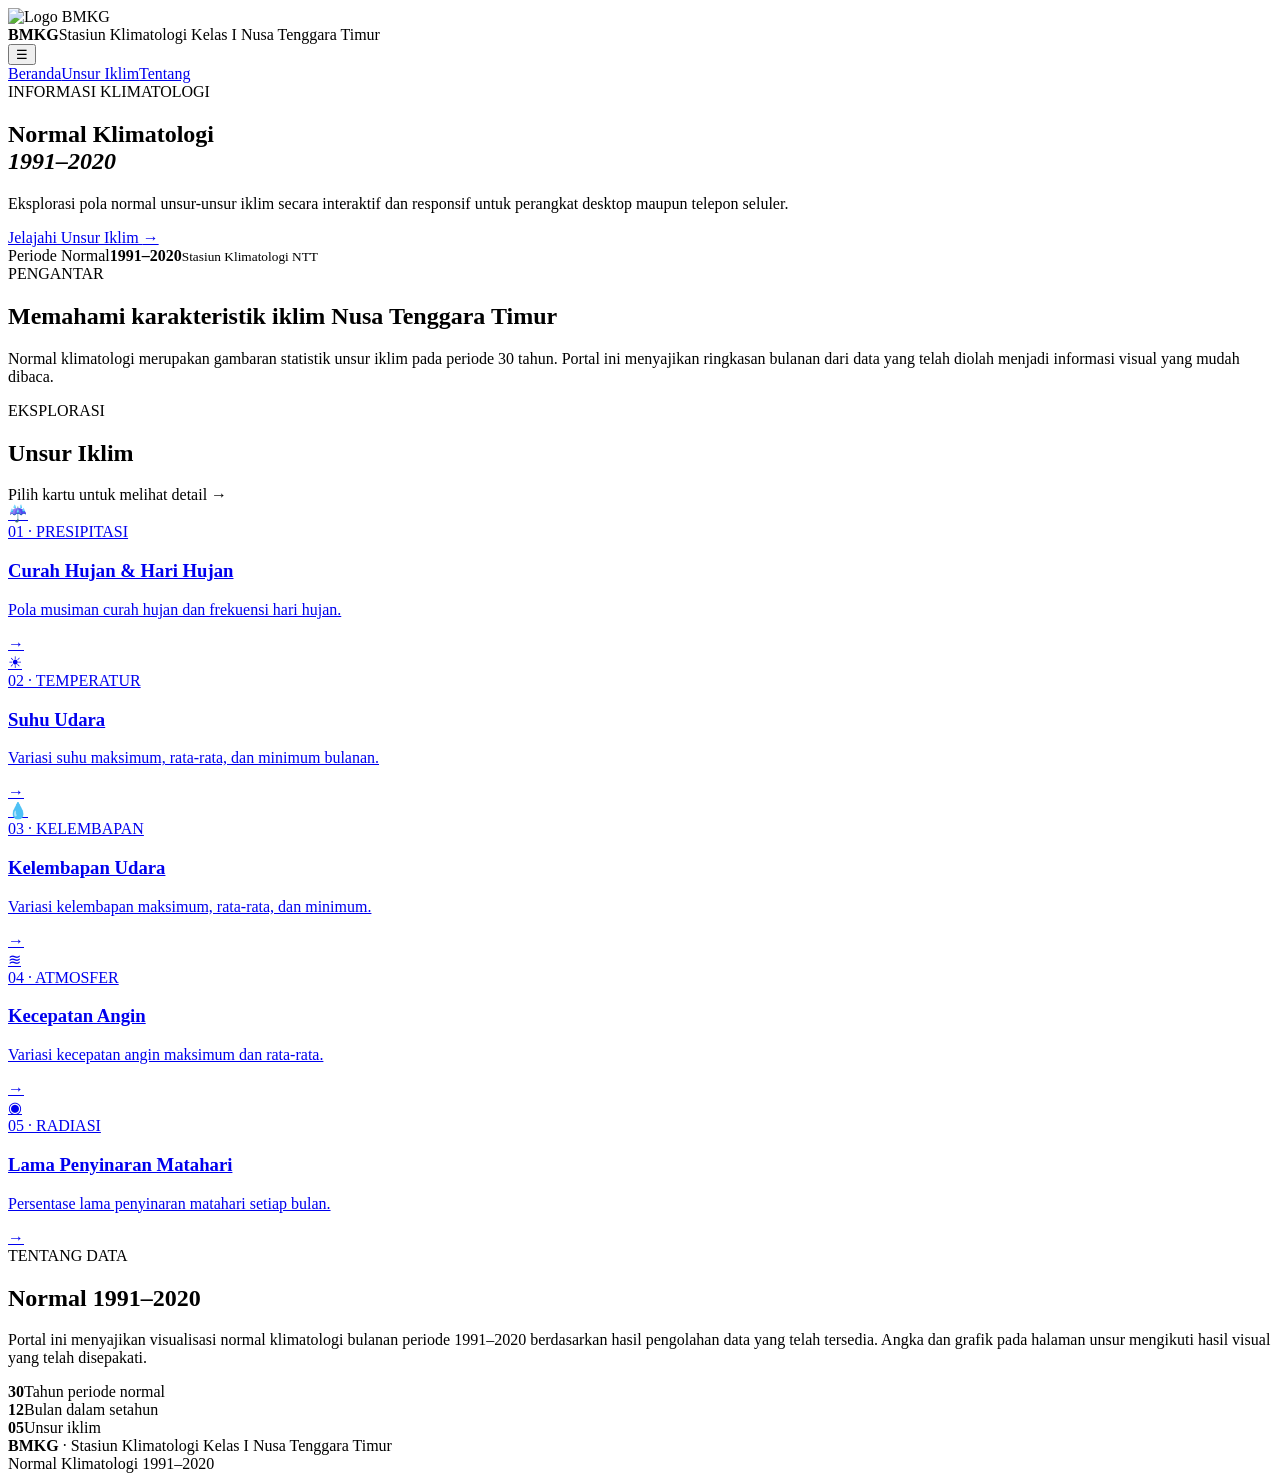
==== index.html @ 9856d921 "Create responsive climatology landing page" ====
<!doctype html>
<html lang="id">
<head>
<meta charset="utf-8"><meta name="viewport" content="width=device-width,initial-scale=1">
<title>Normal Klimatologi 1991–2020 | BMKG NTT</title>
<meta name="description" content="Portal interaktif Normal Klimatologi periode 1991–2020 Stasiun Klimatologi Kelas I Nusa Tenggara Timur.">
<link rel="stylesheet" href="style.css">
</head>
<body>
<header class="topbar">
  <div class="brand"><img src="https://staklimpalembang.files.wordpress.com/2018/03/cropped-logo-bmkg.png" alt="Logo BMKG"><div><b>BMKG</b><span>Stasiun Klimatologi Kelas I Nusa Tenggara Timur</span></div></div>
  <button class="menu" aria-label="Menu" onclick="document.body.classList.toggle('nav-open')">☰</button>
  <nav><a href="index.html">Beranda</a><a href="#unsur">Unsur Iklim</a><a href="#tentang">Tentang</a></nav>
</header>
<main>
<section class="hero"><div class="hero-copy"><span class="eyebrow">INFORMASI KLIMATOLOGI</span><h1>Normal Klimatologi<br><em>1991–2020</em></h1><p>Eksplorasi pola normal unsur-unsur iklim secara interaktif dan responsif untuk perangkat desktop maupun telepon seluler.</p><a class="cta" href="#unsur">Jelajahi Unsur Iklim <span>→</span></a></div><div class="hero-art"><div class="orb orb1"></div><div class="orb orb2"></div><div class="climate-card"><span>Periode Normal</span><strong>1991–2020</strong><small>Stasiun Klimatologi NTT</small></div></div></section>
<section class="intro"><div><span class="eyebrow">PENGANTAR</span><h2>Memahami karakteristik iklim Nusa Tenggara Timur</h2></div><p>Normal klimatologi merupakan gambaran statistik unsur iklim pada periode 30 tahun. Portal ini menyajikan ringkasan bulanan dari data yang telah diolah menjadi informasi visual yang mudah dibaca.</p></section>
<section id="unsur" class="section"><div class="section-head"><div><span class="eyebrow">EKSPLORASI</span><h2>Unsur Iklim</h2></div><span class="hint">Pilih kartu untuk melihat detail →</span></div>
<div class="cards">
<a class="climate-card-link rain" href="curah-hujan.html"><div class="icon">☔</div><div><span>01 · PRESIPITASI</span><h3>Curah Hujan & Hari Hujan</h3><p>Pola musiman curah hujan dan frekuensi hari hujan.</p></div><b>→</b></a>
<a class="climate-card-link temp" href="suhu.html"><div class="icon">☀</div><div><span>02 · TEMPERATUR</span><h3>Suhu Udara</h3><p>Variasi suhu maksimum, rata-rata, dan minimum bulanan.</p></div><b>→</b></a>
<a class="climate-card-link hum" href="kelembapan.html"><div class="icon">💧</div><div><span>03 · KELEMBAPAN</span><h3>Kelembapan Udara</h3><p>Variasi kelembapan maksimum, rata-rata, dan minimum.</p></div><b>→</b></a>
<a class="climate-card-link wind" href="angin.html"><div class="icon">≋</div><div><span>04 · ATMOSFER</span><h3>Kecepatan Angin</h3><p>Variasi kecepatan angin maksimum dan rata-rata.</p></div><b>→</b></a>
<a class="climate-card-link sun" href="penyinaran.html"><div class="icon">◉</div><div><span>05 · RADIASI</span><h3>Lama Penyinaran Matahari</h3><p>Persentase lama penyinaran matahari setiap bulan.</p></div><b>→</b></a>
</div></section>
<section id="tentang" class="about"><div class="about-box"><span class="eyebrow">TENTANG DATA</span><h2>Normal 1991–2020</h2><p>Portal ini menyajikan visualisasi normal klimatologi bulanan periode 1991–2020 berdasarkan hasil pengolahan data yang telah tersedia. Angka dan grafik pada halaman unsur mengikuti hasil visual yang telah disepakati.</p><div class="stats"><div><strong>30</strong><span>Tahun periode normal</span></div><div><strong>12</strong><span>Bulan dalam setahun</span></div><div><strong>05</strong><span>Unsur iklim</span></div></div></div></section>
</main>
<footer><div><b>BMKG</b> · Stasiun Klimatologi Kelas I Nusa Tenggara Timur</div><span>Normal Klimatologi 1991–2020</span></footer>
<script src="script.js"></script>
</body></html>
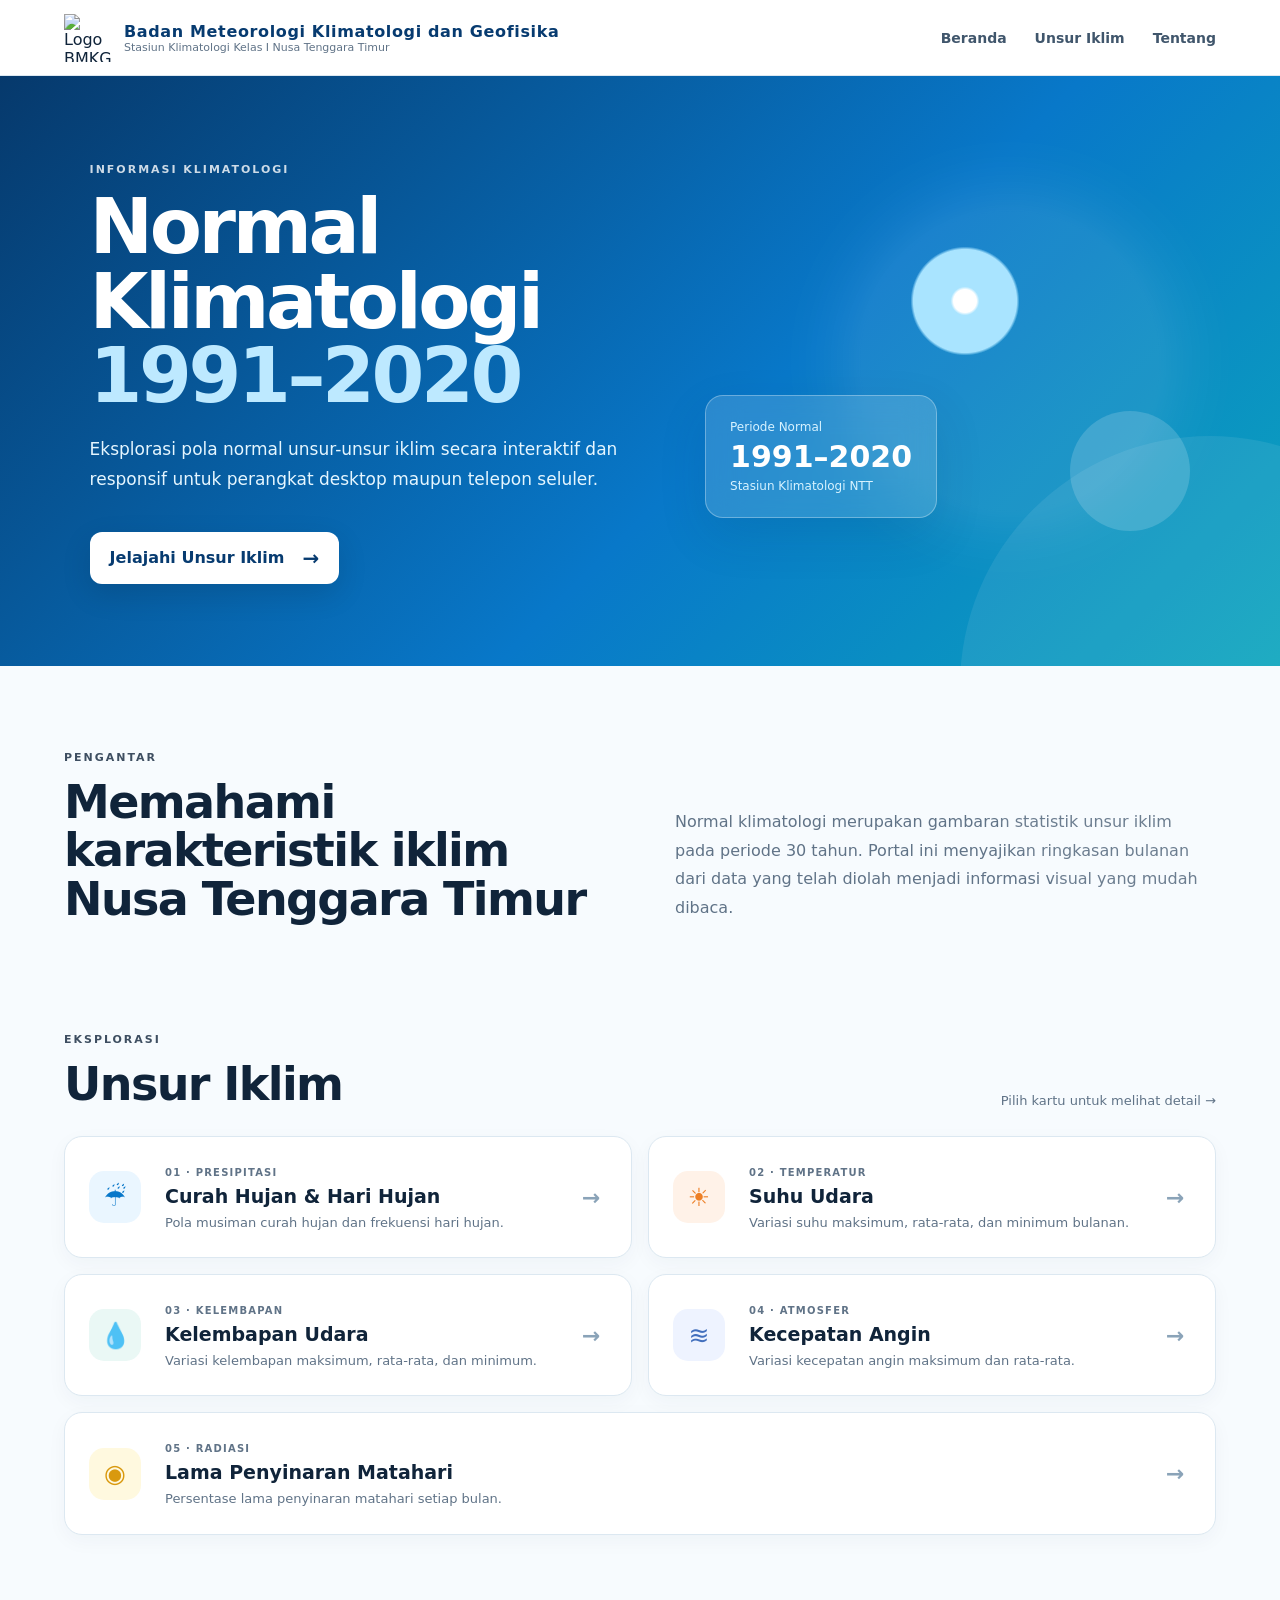
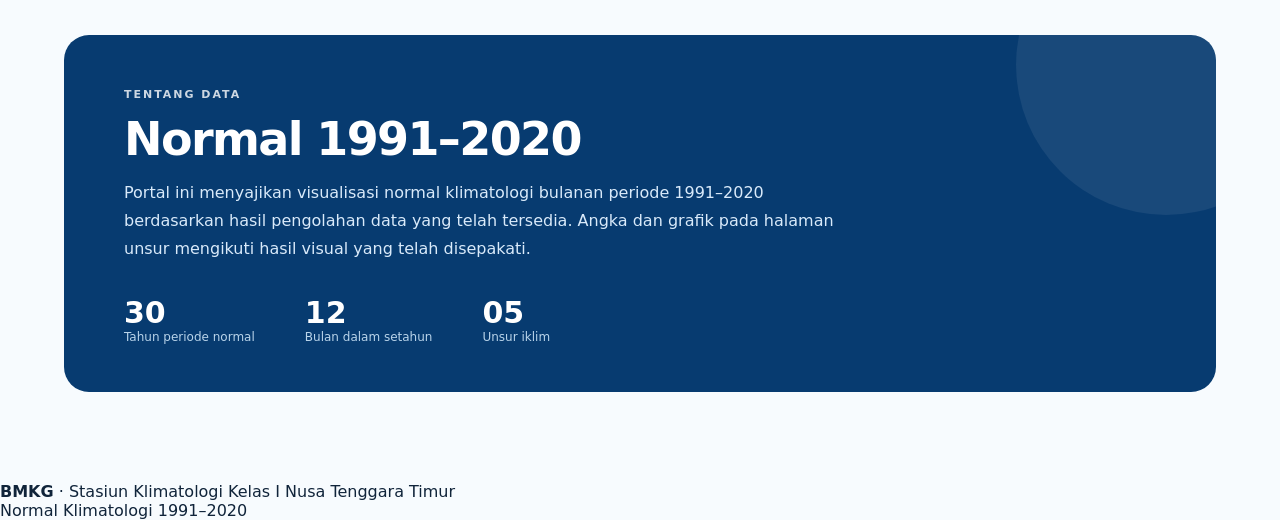
==== commit 6f3bdf43: "index.html" ====
--- a/index.html
+++ b/index.html
@@ -8,7 +8,7 @@
 </head>
 <body>
 <header class="topbar">
-  <div class="brand"><img src="https://staklimpalembang.files.wordpress.com/2018/03/cropped-logo-bmkg.png" alt="Logo BMKG"><div><b>BMKG</b><span>Stasiun Klimatologi Kelas I Nusa Tenggara Timur</span></div></div>
+  <div class="brand"><img src="https://staklimpalembang.files.wordpress.com/2018/03/cropped-logo-bmkg.png" alt="Logo BMKG"><div><b>Badan Meteorologi Klimatologi dan Geofisika</b><span>Stasiun Klimatologi Kelas I Nusa Tenggara Timur</span></div></div>
   <button class="menu" aria-label="Menu" onclick="document.body.classList.toggle('nav-open')">☰</button>
   <nav><a href="index.html">Beranda</a><a href="#unsur">Unsur Iklim</a><a href="#tentang">Tentang</a></nav>
 </header>
@@ -27,4 +27,4 @@
 </main>
 <footer><div><b>BMKG</b> · Stasiun Klimatologi Kelas I Nusa Tenggara Timur</div><span>Normal Klimatologi 1991–2020</span></footer>
 <script src="script.js"></script>
-</body></html>+</body></html>
--- a/style.css
+++ b/style.css
@@ -0,0 +1 @@
+:root{--navy:#073b70;--blue:#0877c9;--sky:#eaf6ff;--ink:#10243a;--muted:#607387;--line:#dce8f1;--white:#fff;--gold:#e8ad25;--green:#159b84;--orange:#ed7f25;--shadow:0 18px 50px rgba(8,48,85,.11)}*{box-sizing:border-box}html{scroll-behavior:smooth}body{margin:0;font-family:Inter,ui-sans-serif,system-ui,-apple-system,"Segoe UI",Arial,sans-serif;color:var(--ink);background:#f7fbfe}a{text-decoration:none;color:inherit}.topbar{height:76px;background:rgba(255,255,255,.96);backdrop-filter:blur(12px);border-bottom:1px solid var(--line);display:flex;align-items:center;justify-content:space-between;padding:0 clamp(18px,5vw,72px);position:sticky;top:0;z-index:20}.brand{display:flex;align-items:center;gap:12px}.brand img{width:48px;height:48px;object-fit:contain}.brand div{display:flex;flex-direction:column}.brand b{font-size:16px;color:var(--navy);letter-spacing:.04em}.brand span{font-size:11px;color:var(--muted)}nav{display:flex;gap:28px;font-size:14px;font-weight:650;color:#40566c}nav a:hover{color:var(--blue)}.menu{display:none;border:0;background:transparent;font-size:26px;color:var(--navy)}main{overflow:hidden}.hero{min-height:590px;background:linear-gradient(135deg,#06396c 0%,#0878c9 58%,#0ca5bd 100%);color:white;display:grid;grid-template-columns:1.1fr .9fr;align-items:center;padding:70px clamp(20px,7vw,100px);position:relative}.hero:after{content:"";position:absolute;width:500px;height:500px;border-radius:50%;right:-180px;bottom:-270px;background:rgba(255,255,255,.08)}.hero-copy{position:relative;z-index:2;max-width:700px}.eyebrow{display:inline-block;font-size:11px;font-weight:800;letter-spacing:.18em;opacity:.8;margin-bottom:14px}.hero h1{font-size:clamp(43px,6vw,76px);line-height:.98;margin:0 0 22px;letter-spacing:-.045em}.hero h1 em{font-style:normal;color:#bde9ff}.hero p{font-size:17px;line-height:1.75;max-width:600px;color:#e5f6ff}.cta{display:inline-flex;align-items:center;gap:18px;margin-top:20px;padding:14px 20px;background:#fff;color:var(--navy);border-radius:12px;font-weight:750;box-shadow:0 10px 30px rgba(0,0,0,.12)}.cta span{font-size:20px}.hero-art{height:350px;position:relative}.orb{position:absolute;border-radius:50%;filter:blur(.2px)}.orb1{width:300px;height:300px;right:30px;top:15px;background:radial-gradient(circle at 35% 30%,#fff 0 4%,#a9e4ff 5% 18%,rgba(255,255,255,.08) 19% 100%);box-shadow:0 0 90px rgba(255,255,255,.18)}.orb2{width:120px;height:120px;right:0;bottom:15px;background:rgba(255,255,255,.16)}.climate-card{position:absolute;left:10px;bottom:28px;background:rgba(255,255,255,.14);border:1px solid rgba(255,255,255,.3);backdrop-filter:blur(16px);padding:24px;border-radius:18px;min-width:220px;box-shadow:var(--shadow)}.climate-card span,.climate-card small{display:block;color:#d8f3ff;font-size:12px}.climate-card strong{display:block;font-size:30px;margin:5px 0}.intro,.section,.about{max-width:1200px;margin:auto;padding:80px 24px}.intro{display:grid;grid-template-columns:1fr 1fr;gap:70px;align-items:end}.intro h2,.section h2,.about h2{font-size:clamp(30px,4vw,46px);line-height:1.05;letter-spacing:-.035em;margin:0}.intro p{font-size:16px;line-height:1.8;color:var(--muted);margin:0}.section{padding-top:25px}.section-head{display:flex;justify-content:space-between;align-items:end;margin-bottom:28px}.hint{font-size:13px;color:var(--muted)}.cards{display:grid;grid-template-columns:repeat(2,1fr);gap:16px}.climate-card-link{display:grid;grid-template-columns:58px 1fr 25px;gap:18px;align-items:center;background:white;border:1px solid var(--line);padding:24px;border-radius:18px;transition:.25s;box-shadow:0 6px 20px rgba(8,48,85,.04)}.climate-card-link:hover{transform:translateY(-4px);box-shadow:var(--shadow);border-color:#b8d8ed}.climate-card-link:nth-child(5){grid-column:1/-1}.icon{width:52px;height:52px;border-radius:15px;display:grid;place-items:center;font-size:25px;background:var(--sky);color:var(--blue)}.climate-card-link span{font-size:10px;font-weight:800;letter-spacing:.12em;color:var(--muted)}.climate-card-link h3{margin:5px 0 6px;font-size:19px}.climate-card-link p{margin:0;color:var(--muted);font-size:13px;line-height:1.55}.climate-card-link>b{font-size:22px;color:#8aa3b8}.temp .icon{background:#fff2e8;color:var(--orange)}.hum .icon{background:#eaf8f5;color:var(--green)}.wind .icon{background:#eef3ff;color:#426fbd}.sun .icon{background:#fff9df;color:#d9990e}.about{padding-top:20px;padding-bottom:90px}.about-box{background:var(--navy);color:#fff;border-radius:25px;padding:48px clamp(25px,5vw,60px);position:relative;overflow:hidden}.about-box:after{content:"";position:absolute;width:300px;height:300px;border-radius:50%;right:-100px;top:-120px;background:rgba(255,255,255,.07)}.about-box h2{margin-bottom:15px}.about-box p{max-width:720px;line-height:1.75;color:#d9eafa}.stats{display:flex;gap:50px;margin-top:32px;position:relative;z-index:2}.stats div{display:flex;flex-direction:column}.stats strong{font-size:30px}.stats span{font-size:12px;color:#b9d4ea}.detail-hero{background:linear-gradient(135deg,#06396c,#0878c9);color:#fff;padding:72px max(24px,calc((100vw - 1200px)/2));position:relative}.detail-hero h1{font-size:clamp(38px,5vw,66px);line-height:1.02;letter-spacing:-.04em;margin:0 0 18px}.detail-hero p{font-size:16px;line-height:1.7;color:#e3f4ff;max-width:680px}.chart-wrap{max-width:1120px;margin:auto;padding:55px 24px 90px}.chart-title{display:flex;justify-content:space-between;align-items:end;margin-bottom:28px}.chart-title h2{font-size:30px;margin:0}.chart-title a{font-size:13px;font-weight:700;color:var(--blue)}canvas{width:100%;height:340px;background:#fff;border:1px solid var(--line);border-radius:18px;padding:12px;box-shadow:0 8px 30px rgba(8,48,85,.05)}.note{margin-top:22px;background:#edf7fd;border-left:4px solid var(--blue);padding:20px 22px;border-radius:10px}.note b{font-size:13px}.note p{margin:8px 0 0;color:var(--muted);font-size:14px;line-height:1.7}@media(max-width:760px){.topbar{height:68px}.brand img{width:42px;height:42px}.brand span{max-width:210px;line-height:1.2}.menu{display:block}nav{display:none;position:absolute;top:68px;left:0;right:0;background:#fff;border-bottom:1px solid var(--line);padding:18px 24px;flex-direction:column;gap:16px}.nav-open nav{display:flex}.hero{grid-template-columns:1fr;min-height:auto;padding:65px 24px 90px}.hero-art{height:240px;margin-top:20px}.orb1{width:220px;height:220px;right:10px}.climate-card{left:0;bottom:0}.intro{grid-template-columns:1fr;gap:20px;padding-top:55px;padding-bottom:55px}.section{padding-top:0}.cards{grid-template-columns:1fr}.climate-card-link:nth-child(5){grid-column:auto}.section-head{align-items:start;gap:15px;flex-direction:column}.hint{display:none}.stats{gap:24px;flex-wrap:wrap}.stats strong{font-size:25px}.detail-hero{padding:55px 24px 60px}.chart-wrap{padding-top:40px}.chart-title{align-items:start;gap:18px;flex-direction:column}.chart-title h2{font-size:26px}canvas{height:280px}footer{flex-direction:column;gap:8px}}
